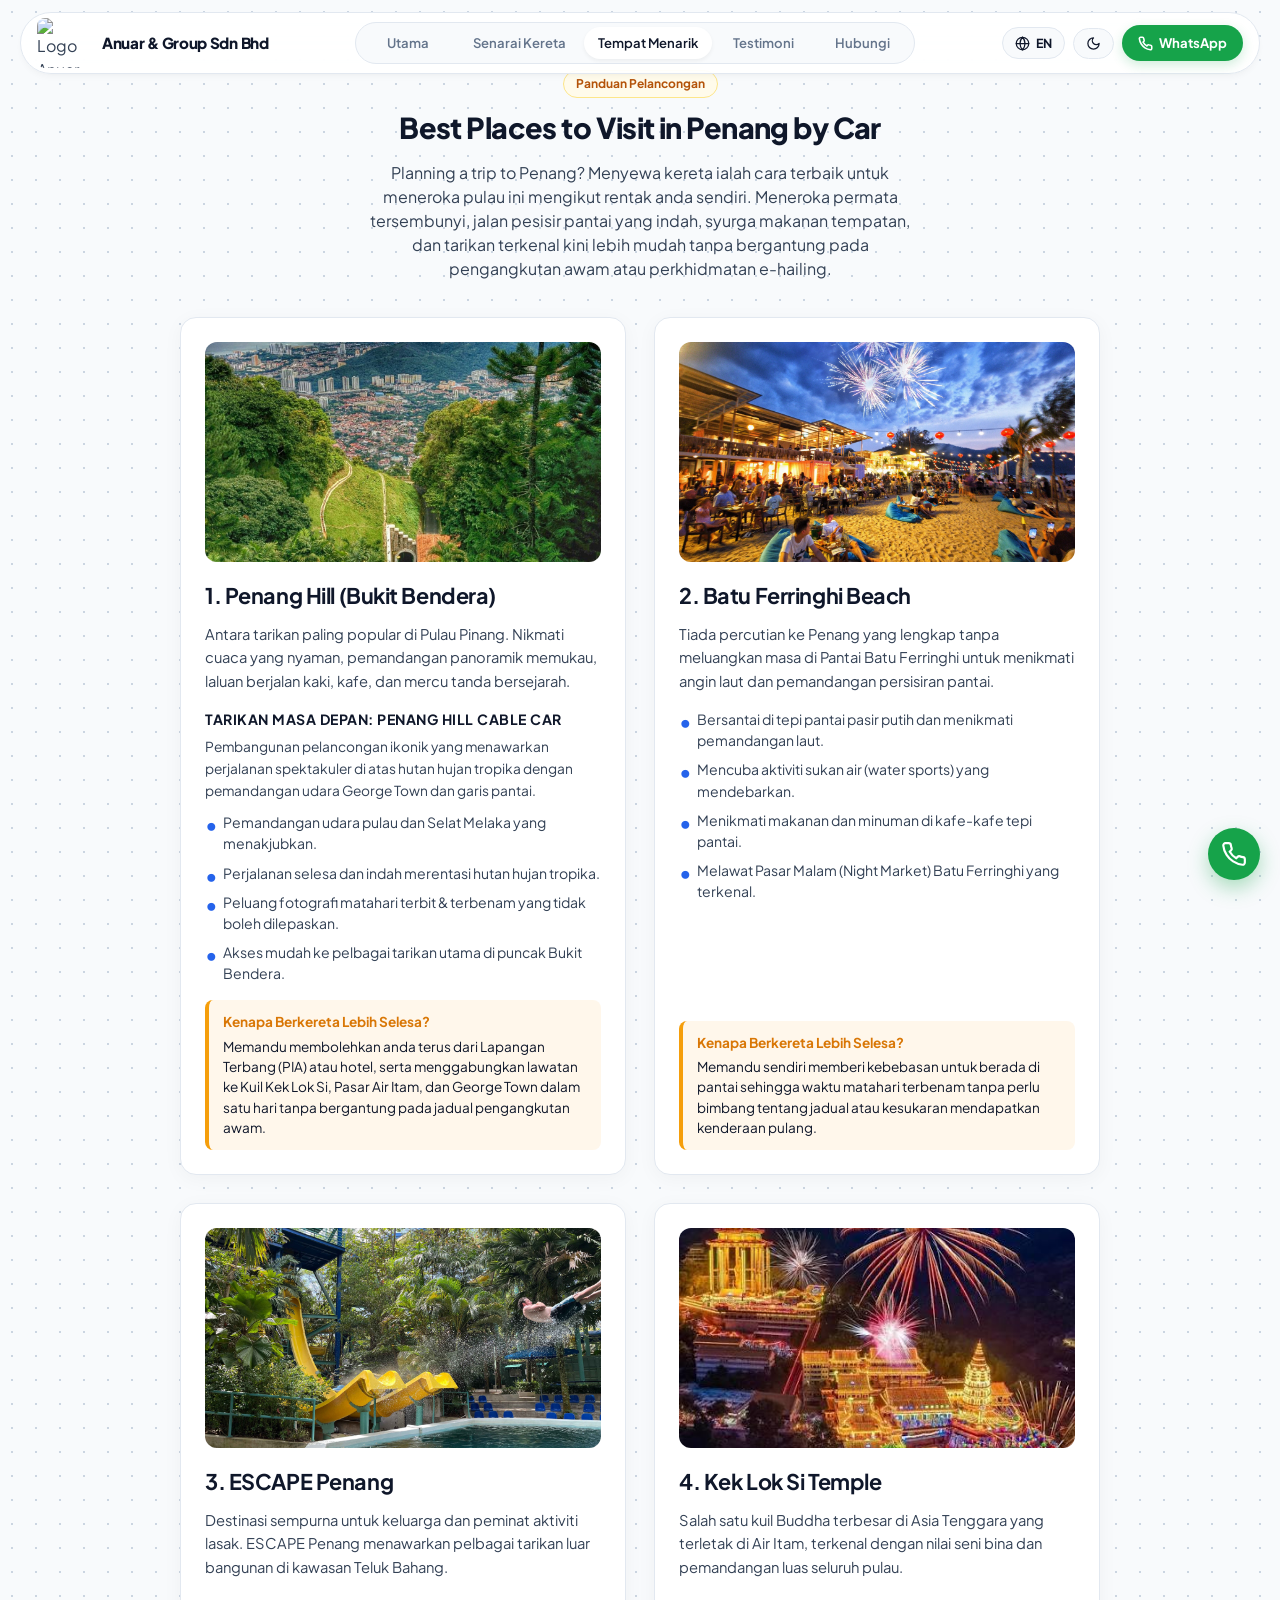
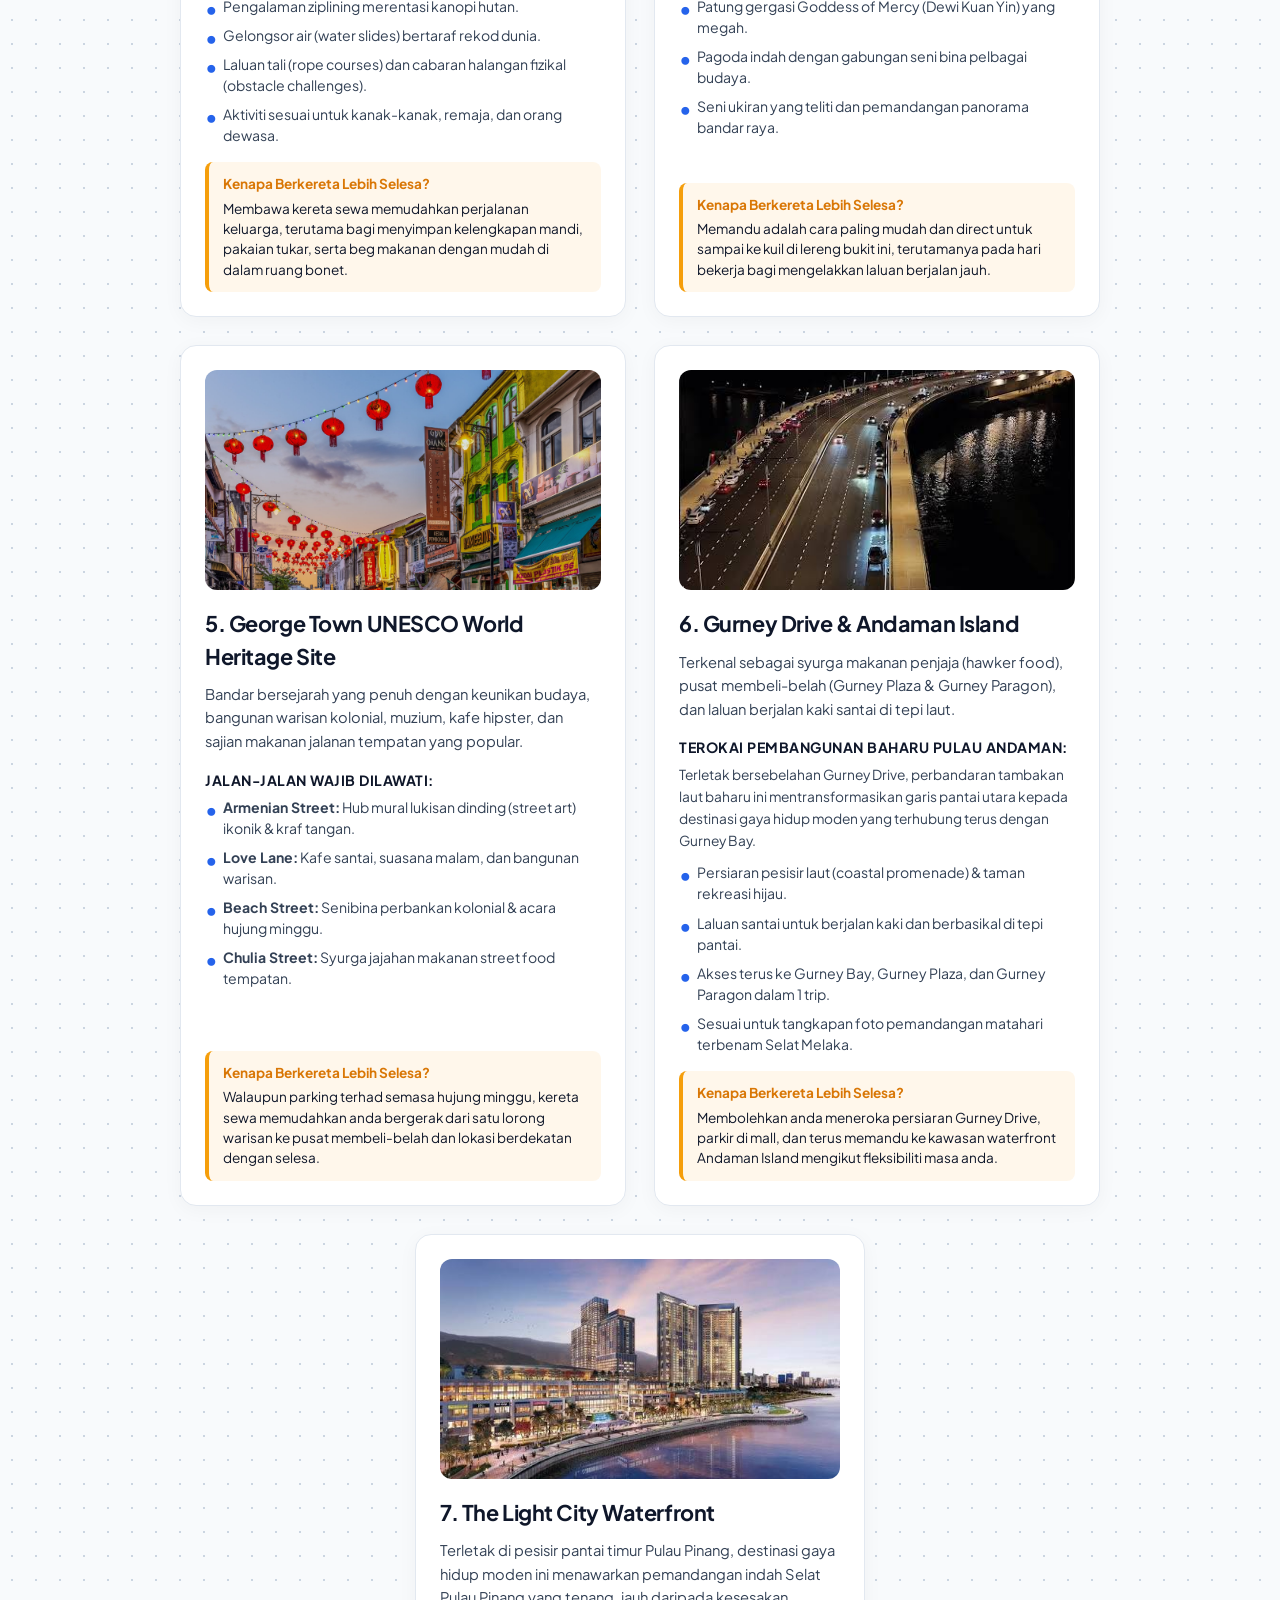
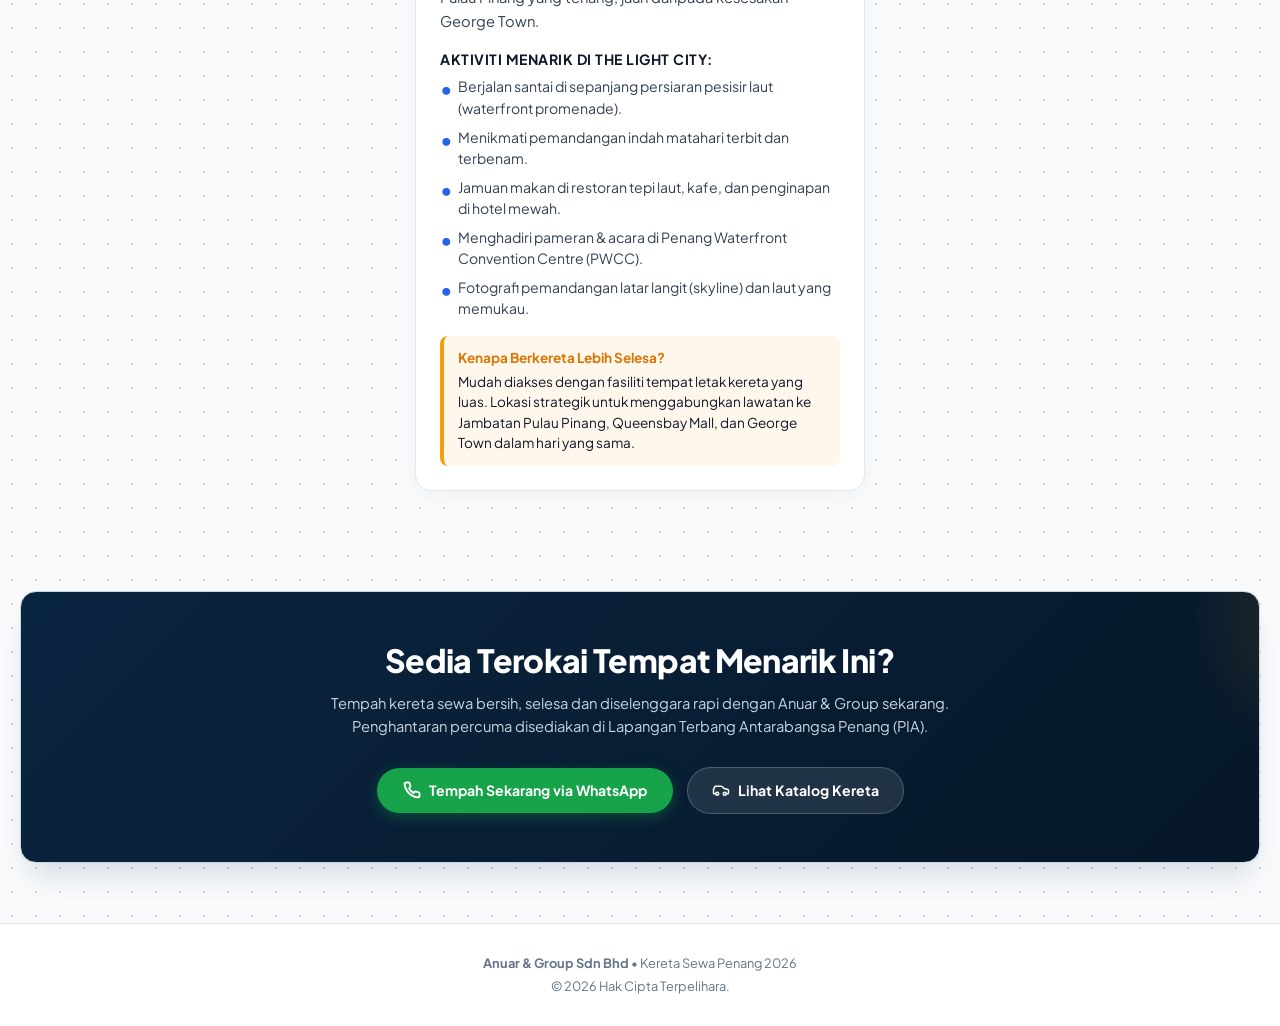
==== places-to-visit.html @ 3c6c100c "add page visit" ====
<!DOCTYPE html>
<html lang="ms" data-theme="light">
<head>
    <meta charset="UTF-8">
    <meta name="viewport" content="width=device-width, initial-scale=1.0">
    <title data-i18n="places_meta_title">Tempat Menarik di Penang | Anuar & Group Kereta Sewa</title>
    <meta name="description" content="Terokai tempat menarik terbaik di Penang dengan kereta sewa. Penang Hill, Batu Ferringhi, ESCAPE, Kek Lok Si, George Town, Gurney Drive, Andaman Island & The Light City.">
    <link rel="icon" type="image/png" href="images/logo anuar1.png">
    
    <!-- Google Fonts -->
    <link rel="preconnect" href="https://fonts.googleapis.com">
    <link rel="preconnect" href="https://fonts.gstatic.com" crossorigin>
    <link href="https://fonts.googleapis.com/css2?family=Plus+Jakarta+Sans:wght@400;500;600;700;800&display=swap" rel="stylesheet">
    <link rel="stylesheet" href="style.css">

    <!-- Custom CSS for Places Page Grid & Image Spaces -->
    <style>
       /* =========================================================
   1. PENYESUAIAN GRID (KAD TERAKHIR DI TENGAH)
   ========================================================= */
.places-grid {
    display: flex;
    flex-wrap: wrap;
    justify-content: center; /* Kad terakhir secara automatik berada di tengah */
    gap: 28px;
    margin-top: 32px;
    max-width: 920px; /* Hadkan lebar supaya muat tepat 2 kolum */
    margin-left: auto;
    margin-right: auto;
}

.place-card {
    flex: 1 1 340px;
    max-width: 450px; /* Menghalang kad tunggal di bawah daripada menjadi terlalu lebar */
    background: var(--bg-card, #ffffff);
    border: 1px solid var(--border-color, rgba(0,0,0,0.08));
    border-radius: 16px;
    padding: 24px;
    display: flex;
    flex-direction: column;
    justify-content: space-between;
    box-shadow: 0 4px 20px rgba(0,0,0,0.04);
    transition: transform 0.25s ease, box-shadow 0.25s ease;
    overflow: hidden;
}
        .place-card:hover {
            transform: translateY(-6px);
            box-shadow: 0 12px 32px rgba(0,0,0,0.1);
        }
        
        /* Image Wrapper & Styling */
        .place-img-wrapper {
            position: relative;
            width: 100%;
            height: 220px;
            border-radius: 12px;
            overflow: hidden;
            margin-bottom: 18px;
            background-color: var(--bg-tertiary, #f1f5f9);
        }
        .place-img {
            width: 100%;
            height: 100%;
            object-fit: cover;
            transition: transform 0.4s ease;
        }
        .place-card:hover .place-img {
            transform: scale(1.06);
        }

        .place-badge {
            position: absolute;
            top: 12px;
            left: 12px;
            background: rgba(15, 23, 42, 0.8);
            backdrop-filter: blur(4px);
            color: #ffffff;
            font-size: 0.78rem;
            font-weight: 700;
            padding: 5px 12px;
            border-radius: 20px;
            z-index: 2;
        }
        .place-title {
            font-size: 1.35rem;
            font-weight: 700;
            color: var(--text-heading, #1e293b);
            margin-bottom: 10px;
        }
        .place-desc {
            font-size: 0.92rem;
            color: var(--text-body, #475569);
            line-height: 1.6;
            margin-bottom: 16px;
        }
        .place-subhead {
            font-size: 0.88rem;
            font-weight: 700;
            color: var(--text-heading, #0f172a);
            margin: 12px 0 6px 0;
            text-transform: uppercase;
            letter-spacing: 0.5px;
        }
        .place-highlights {
            list-style: none;
            padding: 0;
            margin: 0 0 16px 0;
        }
        .place-highlights li {
            position: relative;
            padding-left: 18px;
            font-size: 0.88rem;
            color: var(--text-body, #475569);
            margin-bottom: 8px;
            line-height: 1.5;
        }
        .place-highlights li::before {
            content: "•";
            color: #2563eb;
            font-weight: bold;
            font-size: 1.2rem;
            position: absolute;
            left: 0;
            top: -2px;
        }
        .why-drive-box {
            background: rgba(245, 158, 11, 0.08);
            border-left: 4px solid #f59e0b;
            padding: 12px 14px;
            border-radius: 8px;
            font-size: 0.85rem;
            color: var(--text-heading, #1e293b);
            margin-top: auto;
        }
        .why-drive-box strong {
            display: block;
            margin-bottom: 4px;
            color: #d97706;
            font-weight: 700;
        }
    </style>
</head>
<body>

    <!-- NAVBAR -->
    <div class="navbar-wrapper">
        <div class="container">
            <header class="navbar">
                <a href="index.html" class="brand-logo">
                    <img src="images/logo anuar1.png" alt="Logo Anuar & Group Kereta Sewa Penang" class="logo-img">                    
                    <div class="brand-text">
                        <h1>Anuar & Group Sdn Bhd</h1>
                    </div>
                </a>

                <nav class="nav-pill-menu">
                    <a href="index.html#utama" data-i18n="nav_home">Utama</a>
                    <a href="index.html#fleet" data-i18n="nav_fleet">Senarai Kereta</a>
                    <a href="places-to-visit.html" class="active" data-i18n="nav_places">Tempat Menarik</a>
                    <a href="index.html#testimoni" data-i18n="nav_reviews">Testimoni</a>
                    <a href="index.html#lokasi" data-i18n="nav_contact">Hubungi</a>
                </nav>

                <div class="nav-actions">
                    <button class="btn-control" onclick="toggleLanguage()" id="langBtn" aria-label="Tukar Bahasa">
                        <svg width="15" height="15" viewBox="0 0 24 24" fill="none" stroke="currentColor" stroke-width="2" stroke-linecap="round" stroke-linejoin="round"><circle cx="12" cy="12" r="10"/><path d="M12 2a14.5 14.5 0 0 0 0 20 14.5 14.5 0 0 0 0-20"/><path d="M2 12h20"/></svg>
                        <span id="langText">EN</span>
                    </button>

                    <button class="btn-control" onclick="toggleTheme()" id="themeBtn" aria-label="Tukar Tema Mode">
                        <svg width="15" height="15" viewBox="0 0 24 24" fill="none" stroke="currentColor" stroke-width="2" stroke-linecap="round" stroke-linejoin="round"><path d="M12 3a6 6 0 0 0 9 9 9 9 0 1 1-9-9Z"/></svg>
                    </button>

                    <a href="https://wa.me/60105606211" target="_blank" class="btn-whatsapp-pill" aria-label="Hubungi WhatsApp Anuar">
                        <svg width="15" height="15" viewBox="0 0 24 24" fill="none" stroke="currentColor" stroke-width="2.5"><path d="M22 16.92v3a2 2 0 0 1-2.18 2 19.79 19.79 0 0 1-8.63-3.07 19.5 19.5 0 0 1-6-6 19.79 19.79 0 0 1-3.07-8.67A2 2 0 0 1 4.11 2h3a2 2 0 0 1 2 1.72 12.84 12.84 0 0 0 .7 2.81 2 2 0 0 1-.45 2.11L8.09 9.91a16 16 0 0 0 6 6l1.27-1.27a2 2 0 0 1 2.11-.45 12.84 12.84 0 0 0 2.81.7A2 2 0 0 1 22 16.92z"/></svg>
                        <span data-i18n="nav_whatsapp">WhatsApp</span>
                    </a>
                </div>
            </header>
        </div>
    </div>

    <!-- MAIN PLACES CONTENT -->
    <section class="section-padding">
        <div class="container">
            <div class="section-header" style="text-align: center;">
                <span class="section-tag" data-i18n="places_tag">Panduan Pelancongan</span>
                <h2 class="section-title" data-i18n="places_title">Best Places to Visit in Penang by Car</h2>
                <p style="color: var(--text-body); max-width: 760px; margin: 12px auto 0 auto;" data-i18n="places_subtitle">
                    Planning a trip to Penang? Menyewa kereta ialah cara terbaik untuk meneroka pulau ini mengikut rentak anda sendiri. Meneroka permata tersembunyi, jalan pesisir pantai yang indah, syurga makanan tempatan, dan tarikan terkenal kini lebih mudah tanpa bergantung pada pengangkutan awam atau perkhidmatan e-hailing.
                </p>
            </div>

            <div class="places-grid">

                <!-- 1. Penang Hill -->
                <div class="place-card">
                    <div>
                        <div class="place-img-wrapper">
                            <img src="images/penang-hill.jpg" alt="Penang Hill & Kereta Kabel" class="place-img" onerror="this.src='https://images.unsplash.com/photo-1596422846543-75c6fc197f07?auto=format&fit=crop&w=600&q=80'">
                        </div>
                        
                        <h3 class="place-title" data-i18n="p1_title">1. Penang Hill (Bukit Bendera)</h3>
                        <p class="place-desc" data-i18n="p1_desc">Antara tarikan paling popular di Pulau Pinang. Nikmati cuaca yang nyaman, pemandangan panoramik memukau, laluan berjalan kaki, kafe, dan mercu tanda bersejarah.</p>
                        
                        <div class="place-subhead">Tarikan Masa Depan: Penang Hill Cable Car</div>
                        <p class="place-desc" style="font-size:0.86rem; margin-bottom:10px;">Pembangunan pelancongan ikonik yang menawarkan perjalanan spektakuler di atas hutan hujan tropika dengan pemandangan udara George Town dan garis pantai.</p>
                        
                        <ul class="place-highlights">
                            <li data-i18n="p1_h1">Pemandangan udara pulau dan Selat Melaka yang menakjubkan.</li>
                            <li data-i18n="p1_h2">Perjalanan selesa dan indah merentasi hutan hujan tropika.</li>
                            <li data-i18n="p1_h3">Peluang fotografi matahari terbit & terbenam yang tidak boleh dilepaskan.</li>
                            <li data-i18n="p1_h4">Akses mudah ke pelbagai tarikan utama di puncak Bukit Bendera.</li>
                        </ul>
                    </div>
                    <div class="why-drive-box">
                        <strong data-i18n="why_drive_label">Kenapa Berkereta Lebih Selesa?</strong>
                        <span data-i18n="p1_why">Memandu membolehkan anda terus dari Lapangan Terbang (PIA) atau hotel, serta menggabungkan lawatan ke Kuil Kek Lok Si, Pasar Air Itam, dan George Town dalam satu hari tanpa bergantung pada jadual pengangkutan awam.</span>
                    </div>
                </div>

                <!-- 2. Batu Ferringhi Beach -->
                <div class="place-card">
                    <div>
                        <div class="place-img-wrapper">
                            <img src="images/batu feringgi beach.jpg" alt="Pantai Batu Ferringhi" class="place-img" onerror="this.src='https://images.unsplash.com/photo-1507525428034-b723cf961d3e?auto=format&fit=crop&w=600&q=80'">
                        </div>

                        <h3 class="place-title" data-i18n="p2_title">2. Batu Ferringhi Beach</h3>
                        <p class="place-desc" data-i18n="p2_desc">Tiada percutian ke Penang yang lengkap tanpa meluangkan masa di Pantai Batu Ferringhi untuk menikmati angin laut dan pemandangan persisiran pantai.</p>
                        
                        <ul class="place-highlights">
                            <li data-i18n="p2_h1">Bersantai di tepi pantai pasir putih dan menikmati pemandangan laut.</li>
                            <li data-i18n="p2_h2">Mencuba aktiviti sukan air (water sports) yang mendebarkan.</li>
                            <li data-i18n="p2_h3">Menikmati makanan dan minuman di kafe-kafe tepi pantai.</li>
                            <li data-i18n="p2_h4">Melawat Pasar Malam (Night Market) Batu Ferringhi yang terkenal.</li>
                        </ul>
                    </div>
                    <div class="why-drive-box">
                        <strong data-i18n="why_drive_label">Kenapa Berkereta Lebih Selesa?</strong>
                        <span data-i18n="p2_why">Memandu sendiri memberi kebebasan untuk berada di pantai sehingga waktu matahari terbenam tanpa perlu bimbang tentang jadual atau kesukaran mendapatkan kenderaan pulang.</span>
                    </div>
                </div>

                <!-- 3. ESCAPE Penang -->
                <div class="place-card">
                    <div>
                        <div class="place-img-wrapper">
                            <img src="images/escape 2.jpg" alt="ESCAPE Penang Theme Park" class="place-img" onerror="this.src='https://images.unsplash.com/photo-1513836279014-a89f7a76ae86?auto=format&fit=crop&w=600&q=80'">
                        </div>

                        <h3 class="place-title" data-i18n="p3_title">3. ESCAPE Penang</h3>
                        <p class="place-desc" data-i18n="p3_desc">Destinasi sempurna untuk keluarga dan peminat aktiviti lasak. ESCAPE Penang menawarkan pelbagai tarikan luar bangunan di kawasan Teluk Bahang.</p>
                        
                        <ul class="place-highlights">
                            <li data-i18n="p3_h1">Pengalaman ziplining merentasi kanopi hutan.</li>
                            <li data-i18n="p3_h2">Gelongsor air (water slides) bertaraf rekod dunia.</li>
                            <li data-i18n="p3_h3">Laluan tali (rope courses) dan cabaran halangan fizikal (obstacle challenges).</li>
                            <li data-i18n="p3_h4">Aktiviti sesuai untuk kanak-kanak, remaja, dan orang dewasa.</li>
                        </ul>
                    </div>
                    <div class="why-drive-box">
                        <strong data-i18n="why_drive_label">Kenapa Berkereta Lebih Selesa?</strong>
                        <span data-i18n="p3_why">Membawa kereta sewa memudahkan perjalanan keluarga, terutama bagi menyimpan kelengkapan mandi, pakaian tukar, serta beg makanan dengan mudah di dalam ruang bonet.</span>
                    </div>
                </div>

                <!-- 4. Kek Lok Si Temple -->
                <div class="place-card">
                    <div>
                        <div class="place-img-wrapper">
                            <img src="images/kek lok si temple 1.jpg" alt="Kuil Kek Lok Si Penang" class="place-img" onerror="this.src='https://images.unsplash.com/photo-1548013146-72479768bada?auto=format&fit=crop&w=600&q=80'">
                        </div>

                        <h3 class="place-title" data-i18n="p4_title">4. Kek Lok Si Temple</h3>
                        <p class="place-desc" data-i18n="p4_desc">Salah satu kuil Buddha terbesar di Asia Tenggara yang terletak di Air Itam, terkenal dengan nilai seni bina dan pemandangan luas seluruh pulau.</p>
                        
                        <ul class="place-highlights">
                            <li data-i18n="p4_h1">Patung gergasi Goddess of Mercy (Dewi Kuan Yin) yang megah.</li>
                            <li data-i18n="p4_h2">Pagoda indah dengan gabungan seni bina pelbagai budaya.</li>
                            <li data-i18n="p4_h3">Seni ukiran yang teliti dan pemandangan panorama bandar raya.</li>
                        </ul>
                    </div>
                    <div class="why-drive-box">
                        <strong data-i18n="why_drive_label">Kenapa Berkereta Lebih Selesa?</strong>
                        <span data-i18n="p4_why">Memandu adalah cara paling mudah dan direct untuk sampai ke kuil di lereng bukit ini, terutamanya pada hari bekerja bagi mengelakkan laluan berjalan jauh.</span>
                    </div>
                </div>

                <!-- 5. George Town UNESCO Heritage Site -->
                <div class="place-card">
                    <div>
                        <div class="place-img-wrapper">
                            <img src="images/unisco 1.jpg" alt="George Town Heritage Street Art" class="place-img" onerror="this.src='https://images.unsplash.com/photo-1570168007204-dfb528c6958f?auto=format&fit=crop&w=600&q=80'">
                        </div>

                        <h3 class="place-title" data-i18n="p5_title">5. George Town UNESCO World Heritage Site</h3>
                        <p class="place-desc" data-i18n="p5_desc">Bandar bersejarah yang penuh dengan keunikan budaya, bangunan warisan kolonial, muzium, kafe hipster, dan sajian makanan jalanan tempatan yang popular.</p>
                        
                        <div class="place-subhead">Jalan-Jalan Wajib Dilawati:</div>
                        <ul class="place-highlights">
                            <li data-i18n="p5_h1"><strong>Armenian Street:</strong> Hub mural lukisan dinding (street art) ikonik & kraf tangan.</li>
                            <li data-i18n="p5_h2"><strong>Love Lane:</strong> Kafe santai, suasana malam, dan bangunan warisan.</li>
                            <li data-i18n="p5_h3"><strong>Beach Street:</strong> Senibina perbankan kolonial & acara hujung minggu.</li>
                            <li data-i18n="p5_h4"><strong>Chulia Street:</strong> Syurga jajahan makanan street food tempatan.</li>
                        </ul>
                    </div>
                    <div class="why-drive-box">
                        <strong data-i18n="why_drive_label">Kenapa Berkereta Lebih Selesa?</strong>
                        <span data-i18n="p5_why">Walaupun parking terhad semasa hujung minggu, kereta sewa memudahkan anda bergerak dari satu lorong warisan ke pusat membeli-belah dan lokasi berdekatan dengan selesa.</span>
                    </div>
                </div>

                <!-- 6. Gurney Drive & Andaman Island -->
                <div class="place-card">
                    <div>
                        <div class="place-img-wrapper">
                            <img src="images/andaman island.jpg" alt="Gurney Drive & Pulau Andaman" class="place-img" onerror="this.src='https://images.unsplash.com/photo-1512917774080-9991f1c4c750?auto=format&fit=crop&w=600&q=80'">
                        </div>

                        <h3 class="place-title" data-i18n="p6_title">6. Gurney Drive & Andaman Island</h3>
                        <p class="place-desc" data-i18n="p6_desc">Terkenal sebagai syurga makanan penjaja (hawker food), pusat membeli-belah (Gurney Plaza & Gurney Paragon), dan laluan berjalan kaki santai di tepi laut.</p>
                        
                        <div class="place-subhead">Terokai Pembangunan Baharu Pulau Andaman:</div>
                        <p class="place-desc" style="font-size:0.86rem; margin-bottom:10px;">Terletak bersebelahan Gurney Drive, perbandaran tambakan laut baharu ini mentransformasikan garis pantai utara kepada destinasi gaya hidup moden yang terhubung terus dengan Gurney Bay.</p>

                        <ul class="place-highlights">
                            <li data-i18n="p6_h1">Persiaran pesisir laut (coastal promenade) & taman rekreasi hijau.</li>
                            <li data-i18n="p6_h2">Laluan santai untuk berjalan kaki dan berbasikal di tepi pantai.</li>
                            <li data-i18n="p6_h3">Akses terus ke Gurney Bay, Gurney Plaza, dan Gurney Paragon dalam 1 trip.</li>
                            <li data-i18n="p6_h4">Sesuai untuk tangkapan foto pemandangan matahari terbenam Selat Melaka.</li>
                        </ul>
                    </div>
                    <div class="why-drive-box">
                        <strong data-i18n="why_drive_label">Kenapa Berkereta Lebih Selesa?</strong>
                        <span data-i18n="p6_why">Membolehkan anda meneroka persiaran Gurney Drive, parkir di mall, dan terus memandu ke kawasan waterfront Andaman Island mengikut fleksibiliti masa anda.</span>
                    </div>
                </div>

                <!-- 7. The Light City Waterfront -->
                <div class="place-card">
                    <div>
                        <div class="place-img-wrapper">
                            <img src="images/the light city 2.jpg" alt="The Light City Waterfront Penang" class="place-img" onerror="this.src='https://images.unsplash.com/photo-1486406146926-c627a92ad1ab?auto=format&fit=crop&w=600&q=80'">
                        </div>

                        <h3 class="place-title" data-i18n="p7_title">7. The Light City Waterfront</h3>
                        <p class="place-desc" data-i18n="p7_desc">Terletak di pesisir pantai timur Pulau Pinang, destinasi gaya hidup moden ini menawarkan pemandangan indah Selat Pulau Pinang yang tenang, jauh daripada kesesakan George Town.</p>
                        
                        <div class="place-subhead">Aktiviti Menarik di The Light City:</div>
                        <ul class="place-highlights">
                            <li data-i18n="p7_h1">Berjalan santai di sepanjang persiaran pesisir laut (waterfront promenade).</li>
                            <li data-i18n="p7_h2">Menikmati pemandangan indah matahari terbit dan terbenam.</li>
                            <li data-i18n="p7_h3">Jamuan makan di restoran tepi laut, kafe, dan penginapan di hotel mewah.</li>
                            <li data-i18n="p7_h4">Menghadiri pameran & acara di Penang Waterfront Convention Centre (PWCC).</li>
                            <li data-i18n="p7_h5">Fotografi pemandangan latar langit (skyline) dan laut yang memukau.</li>
                        </ul>
                    </div>
                    <div class="why-drive-box">
                        <strong data-i18n="why_drive_label">Kenapa Berkereta Lebih Selesa?</strong>
                        <span data-i18n="p7_why">Mudah diakses dengan fasiliti tempat letak kereta yang luas. Lokasi strategik untuk menggabungkan lawatan ke Jambatan Pulau Pinang, Queensbay Mall, dan George Town dalam hari yang sama.</span>
                    </div>
                </div>

            </div>
        </div>
    </section>

    <!-- CTA BANNER SECTION -->
    <section class="cta-banner-section">
        <div class="container">
            <div class="cta-card">
                <h2 class="cta-title" data-i18n="cta_places_title">Sedia Terokai Tempat Menarik Ini?</h2>
                <p class="cta-description" data-i18n="cta_places_desc">
                    Tempah kereta sewa bersih, selesa dan diselenggara rapi dengan Anuar & Group sekarang. Penghantaran percuma disediakan di Lapangan Terbang Antarabangsa Penang (PIA).
                </p>
                <div class="cta-actions">
                    <a href="https://wa.me/60105606211?text=Salam%20Anuar,%20saya%20nak%20tempah%20kereta%20utk%20pusing%20Penang" target="_blank" class="btn-cta-whatsapp" aria-label="Tempah Kereta Sewa via WhatsApp">
                        <svg width="18" height="18" viewBox="0 0 24 24" fill="none" stroke="currentColor" stroke-width="2.5"><path d="M22 16.92v3a2 2 0 0 1-2.18 2 19.79 19.79 0 0 1-8.63-3.07 19.5 19.5 0 0 1-6-6 19.79 19.79 0 0 1-3.07-8.67A2 2 0 0 1 4.11 2h3a2 2 0 0 1 2 1.72 12.84 12.84 0 0 0 .7 2.81 2 2 0 0 1-.45 2.11L8.09 9.91a16 16 0 0 0 6 6l1.27-1.27a2 2 0 0 1 2.11-.45 12.84 12.84 0 0 0 2.81.7A2 2 0 0 1 22 16.92z"/></svg>
                        <span data-i18n="cta_btn_wa">Tempah Sekarang via WhatsApp</span>
                    </a>
                    <a href="index.html#fleet" class="btn-cta-secondary">
                        <svg width="18" height="18" viewBox="0 0 24 24" fill="none" stroke="currentColor" stroke-width="2"><path d="M19 17h2c.6 0 1-.4 1-1v-3c0-.9-.7-1.7-1.5-1.9C18.7 10.6 16 10 16 10s-1.3-1.4-2.2-2.3c-.5-.4-1.1-.7-1.8-.7H5c-.6 0-1.1.4-1.4.9l-1.4 2.9A3.7 3.7 0 0 0 2 12v4c0 .6.4 1 1 1h2"/><circle cx="7" cy="17" r="2"/><circle cx="17" cy="17" r="2"/></svg>
                        <span data-i18n="cta_btn_fleet">Lihat Katalog Kereta</span>
                    </a>
                </div>
            </div>
        </div>
    </section>

    <!-- FOOTER -->
    <footer>
        <div class="container">
            <p><strong>Anuar & Group Sdn Bhd</strong> • <span data-i18n="footer_tagline">Kereta Sewa Penang 2026</span></p>
            <p style="margin-top: 4px;" data-i18n="footer_rights">&copy; 2026 Hak Cipta Terpelihara.</p>
        </div>
    </footer>

    <!-- FLOATING WHATSAPP -->
    <a href="https://wa.me/60105606211?text=Salam%20Anuar,%20saya%20nak%20sewa%20kereta" target="_blank" class="floating-whatsapp" aria-label="WhatsApp Anuar">
        <svg width="26" height="26" viewBox="0 0 24 24" fill="none" stroke="currentColor" stroke-width="2"><path d="M22 16.92v3a2 2 0 0 1-2.18 2 19.79 19.79 0 0 1-8.63-3.07 19.5 19.5 0 0 1-6-6 19.79 19.79 0 0 1-3.07-8.67A2 2 0 0 1 4.11 2h3a2 2 0 0 1 2 1.72 12.84 12.84 0 0 0 .7 2.81 2 2 0 0 1-.45 2.11L8.09 9.91a16 16 0 0 0 6 6l1.27-1.27a2 2 0 0 1 2.11-.45 12.84 12.84 0 0 0 2.81.7A2 2 0 0 1 22 16.92z"/></svg>
    </a>

    <script src="script.js"></script>
</body>
</html>
---- style.css ----
/* ==========================================================================
           1. MODERN DESIGN SYSTEM (DARK BLUE + GOLD ACCENT + DARK MODE)
           ========================================================================== */
        :root {
            /* Light Theme Palette */
            --bg-main: #f8fafc;
            --bg-card: #ffffff;
            --bg-input: #f1f5f9;
            --bg-card-subtle: #f8fafc;
            
            --border-color: #e2e8f0;
            --border-hover: #cbd5e1;
            
            --text-heading: #0f172a;
            --text-body: #334155;
            --text-muted: #64748b;
            
            /* Primary Colors: Executive Dark Blue & Gold/Amber */
            --brand-blue: #0a2540;
            --brand-blue-hover: #061729;
            --brand-blue-light: #f0f4f8;
            --brand-blue-border: #cbd5e1;
            
            --brand-yellow: #f59e0b;
            --brand-yellow-hover: #d97706;
            --brand-yellow-bg: #fffbeb;
            --brand-yellow-border: #fde68a;
            --brand-yellow-text: #b45309;
            
            --whatsapp-emerald: #16a34a;
            --whatsapp-hover: #15803d;
            
            /* Premium Dot Texture Background */
            --bg-pattern: radial-gradient(#cbd5e1 1.2px, transparent 1.2px);
            
            /* Shadows */
            --shadow-subtle: 0 4px 6px -1px rgba(0, 0, 0, 0.03), 0 2px 4px -2px rgba(0, 0, 0, 0.03);
            --shadow-card: 0 10px 25px -5px rgba(10, 37, 64, 0.06), 0 8px 10px -6px rgba(10, 37, 64, 0.03);
            --shadow-floating: 0 20px 30px -10px rgba(10, 37, 64, 0.15);
            
            --radius-input: 10px;
            --radius-card: 16px;
            --radius-pill: 9999px;
            
            --font-main: 'Plus Jakarta Sans', -apple-system, BlinkMacSystemFont, sans-serif;
            --transition: all 0.25s cubic-bezier(0.4, 0, 0.2, 1);
        }

        /* Dark Mode Overrides */
        [data-theme="dark"] {
            --bg-main: #070d19;
            --bg-card: #0f172a;
            --bg-input: #1e293b;
            --bg-card-subtle: #131d31;
            
            --border-color: #1e293b;
            --border-hover: #334155;
            
            --text-heading: #f8fafc;
            --text-body: #cbd5e1;
            --text-muted: #94a3b8;
            
            --brand-blue: #1e3a8a;
            --brand-blue-hover: #172554;
            --brand-blue-light: #172554;
            --brand-blue-border: #1e40af;
            
            --brand-yellow: #fbbf24;
            --brand-yellow-bg: #2d2415;
            --brand-yellow-border: #78350f;
            --brand-yellow-text: #fef08a;
            
            --bg-pattern: radial-gradient(#1e293b 1.2px, transparent 1.2px);
            --shadow-card: 0 10px 25px -5px rgba(0, 0, 0, 0.4);
        }

        /* Base Reset */
        * {
            margin: 0;
            padding: 0;
            box-sizing: border-box;
            font-family: var(--font-main);
            scroll-behavior: smooth;
        }

        body {
            background-color: var(--bg-main);
            background-image: var(--bg-pattern);
            background-size: 24px 24px;
            color: var(--text-body);
            line-height: 1.5;
            overflow-x: hidden;
            -webkit-font-smoothing: antialiased;
            transition: background-color 0.3s, color 0.3s;
        }

        h1, h2, h3, h4, h5, h6 {
            color: var(--text-heading);
            letter-spacing: -0.02em;
        }

        a {
            text-decoration: none;
            color: inherit;
        }

        .container {
            max-width: 1280px;
            margin: 0 auto;
            padding: 0 20px;
        }

        /* ==========================================================================
           2. NAVBAR WITH TOGGLE CONTROLS
           ========================================================================== */
        .navbar-wrapper {
            position: fixed;
            top: 12px;
            left: 0;
            width: 100%;
            z-index: 1000;
        }

        .navbar {
            background: rgba(255, 255, 255, 0.88);
            backdrop-filter: blur(12px);
            -webkit-backdrop-filter: blur(12px);
            border: 1px solid var(--border-color);
            border-radius: var(--radius-pill);
            box-shadow: var(--shadow-subtle);
            height: 62px;
            display: flex;
            align-items: center;
            justify-content: space-between;
            padding: 0 16px;
            transition: background 0.3s, border-color 0.3s;
        }

        [data-theme="dark"] .navbar {
            background: rgba(15, 23, 42, 0.88);
        }
.logo-img {
    width: 50px;          /* Saiz lebar logo */
    height: 50px;         /* Saiz tinggi logo */
    object-fit: contain;  /* Elak gambar terhenyek / herot */
    border-radius: 8px;   /* Masukkan jika mahu bucu melengkung seperti icon K asal */
}

/* Pastikan elemen di dalam .brand-logo tersusun selari */
.brand-logo {
    display: flex;
    align-items: center;
    gap: 15px;            /* Jarak antara logo dan teks */
    text-decoration: none;
}
       

        .brand-text h1 {
            font-size: 0.95rem;
            font-weight: 800;
            line-height: 1.1;
        }

        .brand-text span {
            font-size: 0.7rem;
            font-weight: 700;
            color: var(--brand-yellow-hover);
        }

        .nav-pill-menu {
            display: flex;
            align-items: center;
            gap: 4px;
            background: var(--bg-card-subtle);
            padding: 4px;
            border-radius: var(--radius-pill);
            border: 1px solid var(--border-color);
        }

        .nav-pill-menu a {
	    min-width: 95px;
	    text-align: center;
            font-size: 0.82rem;
            font-weight: 600;
            color: var(--text-muted);
            padding: 6px 14px;
            border-radius: var(--radius-pill);
            transition: var(--transition);
        }

        .nav-pill-menu a:hover, .nav-pill-menu a.active {
            color: var(--text-heading);
            background: var(--bg-card);
            box-shadow: 0 2px 4px rgba(0,0,0,0.05);
        }

        .nav-actions {
            display: flex;
            align-items: center;
            gap: 8px;
        }

        .btn-control {
            background: var(--bg-card-subtle);
            border: 1px solid var(--border-color);
            color: var(--text-heading);
            padding: 7px 12px;
            border-radius: var(--radius-pill);
            font-size: 0.78rem;
            font-weight: 700;
            cursor: pointer;
            display: flex;
            align-items: center;
            gap: 6px;
            transition: var(--transition);
        }

        .btn-control:hover {
            background: var(--brand-blue-light);
            border-color: var(--brand-blue-border);
        }

        .btn-whatsapp-pill {
            background-color: var(--whatsapp-emerald);
            color: #ffffff;
            padding: 8px 16px;
            border-radius: var(--radius-pill);
            font-weight: 700;
            font-size: 0.82rem;
            display: inline-flex;
            align-items: center;
            gap: 6px;
            transition: var(--transition);
            box-shadow: 0 4px 12px rgba(22, 163, 74, 0.2);
        }

        .btn-whatsapp-pill:hover {
            background-color: var(--whatsapp-hover);
        }

/* ==========================================================================
   HERO SECTION STYLES (MATCHING REFERENCE IMAGE)
   ========================================================================== */

.hero-section {
    position: relative;
    padding-top: 100px;
    padding-bottom: 50px;
    
    /* Gambar background tanpa sebarang overlay */
    background: url('images/bganuar.png') center/cover no-repeat;
    min-height: 90vh;
    display: flex;
    align-items: center;
}

.hero-container {
    position: relative;
    z-index: 2;
}

.hero-main-grid {
    display: grid;
    grid-template-columns: 1.1fr 0.9fr;
    align-items: center;
    gap: 20px;
    margin-bottom: 20px;
}

/* Headings */
.hero-title {
    font-size: 3.8rem;
    font-weight: 950;
    color: #111827;
    line-height: 0.9;
    letter-spacing: -0.02em;
    text-transform: uppercase;
}

.hero-title .highlight-blue {
    font-weight: 900;
    font-size: 6.0rem; /* Besarkan sikit sebab font handwriting skala dia agak kecil */
    font-style: italic;
        color: #0099ff;

    display: inline-block;
    position: relative;
    margin-top: 6px;
    padding: 0px;

}

.hero-subtitle {
    font-size: 1.05rem;
    color: #4b5563;
    margin-top: 20px;
    margin-bottom: 24px;
    max-width: 500px;
    font-weight: 500;
}

/* Feature Badges Row */
.hero-features-row {
    display: flex;
    gap: 50px;
    flex-wrap: wrap;
    margin-bottom: 30px;
}

.feature-badge {
    display: flex;
    align-items: center;
    gap: 15px;
}

.feature-badge-icon {
    width: 65px;
    height: 65px;
    border-radius: 8px;
    border: 3px solid #111827;
    display: flex;
    align-items: center;
    justify-content: center;
    color: #111827;
}

.feature-badge-text {
    display: flex;
    flex-direction: column;
    line-height: 1.1;
    font-size: 1.0rem;
    color: #111827;
}

.feature-badge-text strong {
    font-weight: 800;
}

/* Visual Car Image */
.hero-visual-wrapper {
    position: relative;
    display: flex;
    justify-content: center;
    align-items: center;
}

.hero-car-img {
    width: 620px;
    max-width: 620px;
    height: auto;
    object-fit: contain;
    filter: drop-shadow(0 20px 25px rgba(0, 0, 0, 0.25));
    transform: translateY(10px);
    transition: transform 0.3s ease;
}

/* FLOATING BOOKING BAR (DARK THEME) */
.floating-booking-bar {
    background: #090d16;
    border-radius: 20px;
    padding: 24px 28px;
    box-shadow: 0 20px 40px -10px rgba(0, 0, 0, 0.4);
    border: 1px solid rgba(255, 255, 255, 0.08);
    position: relative;
    z-index: 10;
    margin-top: -30px;
}

.booking-bar-header {
    display: flex;
    justify-content: space-between;
    align-items: center;
    margin-bottom: 18px;
    padding-bottom: 14px;
    border-bottom: 1px solid rgba(255, 255, 255, 0.1);
}

.booking-bar-header .header-left {
    display: flex;
    align-items: center;
    gap: 12px;
}

.booking-bar-header .icon-circle {
    width: 36px;
    height: 36px;
    background: #2563eb;
    color: #ffffff;
    border-radius: 50%;
    display: flex;
    align-items: center;
    justify-content: center;
}

.booking-bar-header h3 {
    color: #ffffff;
    font-size: 0.95rem;
    font-weight: 800;
    letter-spacing: 0.03em;
    margin: 0;
}

.booking-bar-header p {
    color: #9ca3af;
    font-size: 0.75rem;
    margin: 0;
}

.header-price-summary {
    text-align: right;
}

.price-sub-info {
    font-size: 0.75rem;
    color: #9ca3af;
    display: block;
}

.price-amount {
    font-size: 1.3rem;
    font-weight: 800;
    color: #facc15;
}

/* Horizontal Form Inputs */
.horizontal-form-grid {
    display: grid;
    grid-template-columns: 1.2fr 1fr 1fr 1fr 1.1fr;
    gap: 12px;
    align-items: flex-end;
}

.form-group-item {
    display: flex;
    flex-direction: column;
    gap: 6px;
}

.form-group-item .form-label {
    font-size: 0.75rem;
    font-weight: 700;
    color: #d1d5db;
    margin: 0;
}

.form-control-custom {
    width: 100%;
    height: 48px;
    background: #ffffff;
    border: none;
    border-radius: 10px;
    padding: 0 12px;
    font-size: 0.85rem;
    font-weight: 600;
    color: #111827;
    outline: none;
}

.form-control-custom:focus {
    box-shadow: 0 0 0 3px rgba(37, 99, 235, 0.4);
}

/* CTA Yellow Button */
.btn-yellow-cta {
    width: 100%;
    height: 48px;
    background: #facc15;
    color: #0f172a;
    border: none;
    border-radius: 10px;
    font-size: 0.9rem;
    font-weight: 800;
    display: flex;
    align-items: center;
    justify-content: center;
    gap: 8px;
    cursor: pointer;
    transition: all 0.2s ease;
}

.btn-yellow-cta:hover {
    background: #eab308;
    transform: translateY(-2px);
    box-shadow: 0 8px 16px rgba(250, 204, 21, 0.3);
}

/* ==========================================================================
   RESPONSIVE DESIGN (MOBILE & TABLET)
   ========================================================================== */
@media (max-width: 992px) {
    .hero-main-grid {
        grid-template-columns: 1fr;
        text-align: center;
    }

    .hero-subtitle {
        margin-left: auto;
        margin-right: auto;
    }

    .hero-features-row {
        justify-content: center;
    }

    .hero-car-img {
        width: 100%;
        max-width: 450px;
        margin: 0 auto;
    }

    .horizontal-form-grid {
        grid-template-columns: repeat(2, 1fr);
    }

    .form-group-item.btn-container {
        grid-column: span 2;
    }

    .floating-booking-bar {
        margin-top: 10px;
    }
}

@media (max-width: 576px) {
    .hero-title {
        font-size: 2.1rem;
    }

    .hero-title .highlight-blue {
        font-size: 2.5rem;
    }

    .horizontal-form-grid {
        grid-template-columns: 1fr;
    }

    .form-group-item.btn-container {
        grid-column: span 1;
    }

    .booking-bar-header {
        flex-direction: column;
        align-items: flex-start;
        gap: 10px;
    }

    .header-price-summary {
        text-align: left;
    }
}

        /* ==========================================================================
           4. CATALOGUE SECTION (ALL 17 CARS INCLUDED)
           ========================================================================== */
        .section-padding {
            padding: 70px 0;
        }

        .section-header {
            text-align: center;
            max-width: 550px;
            margin: 0 auto 36px;
        }

        .section-tag {
            font-size: 0.75rem;
            font-weight: 700;
            color: var(--brand-yellow-text);
            background: var(--brand-yellow-bg);
            border: 1px solid var(--brand-yellow-border);
            padding: 4px 12px;
            border-radius: var(--radius-pill);
            display: inline-block;
            margin-bottom: 8px;
        }

        .section-title {
            font-size: 1.8rem;
            font-weight: 800;
        }

        .fleet-filters {
            display: flex;
            justify-content: center;
            gap: 6px;
            margin-bottom: 32px;
            flex-wrap: wrap;
        }

        .filter-btn {
            padding: 6px 16px;
            border-radius: var(--radius-pill);
            background: var(--bg-card);
            border: 1px solid var(--border-color);
            color: var(--text-body);
            font-size: 0.8rem;
            font-weight: 600;
            cursor: pointer;
            transition: var(--transition);
        }

        .filter-btn.active, .filter-btn:hover {
            background: var(--brand-blue);
            color: #ffffff;
            border-color: var(--brand-blue);
        }

        .fleet-grid {
            display: grid;
            grid-template-columns: repeat(3, 1fr);
            gap: 22px;
        }

        .car-card {
            background: var(--bg-card);
            border: 1px solid var(--border-color);
            border-radius: var(--radius-card);
            overflow: hidden;
            transition: var(--transition);
            display: flex;
            flex-direction: column;
            box-shadow: var(--shadow-subtle);
        }

        .car-card:hover {
            transform: translateY(-4px);
            box-shadow: var(--shadow-card);
            border-color: var(--brand-blue-border);
        }

        .car-image-container {
            position: relative;
            height: 180px;
            background: var(--bg-input);
            overflow: hidden;
        }

        .car-image-container img {
            width: 100%;
            height: 100%;
            object-fit: cover;
        }

        .car-tag-badge {
            position: absolute;
            top: 12px;
            left: 12px;
            background: rgba(10, 37, 64, 0.88);
            backdrop-filter: blur(6px);
            color: #ffffff;
            font-size: 0.68rem;
            font-weight: 700;
            padding: 3px 10px;
            border-radius: var(--radius-pill);
            border: 1px solid rgba(255,255,255,0.15);
        }

        .car-content {
            padding: 18px;
            display: flex;
            flex-direction: column;
            flex-grow: 1;
        }

        .car-brand {
            font-size: 0.68rem;
            font-weight: 700;
            color: var(--brand-yellow-hover);
            text-transform: uppercase;
            letter-spacing: 0.03em;
        }

        .car-name {
            font-size: 1.15rem;
            font-weight: 800;
            margin-bottom: 12px;
        }

        .car-tier-grid {
            background: var(--bg-card-subtle);
            border: 1px solid var(--border-color);
            border-radius: 10px;
            padding: 8px;
            margin-bottom: 16px;
            display: grid;
            grid-template-columns: repeat(4, 1fr);
            gap: 2px;
            text-align: center;
        }

        .tier-box {
            display: flex;
            flex-direction: column;
        }

        .tier-title {
            font-size: 0.6rem;
            color: var(--text-muted);
            font-weight: 600;
        }

        .tier-price {
            font-size: 0.78rem;
            font-weight: 800;
            color: var(--text-heading);
        }

        .car-footer {
            display: flex;
            align-items: center;
            justify-content: space-between;
            margin-top: auto;
            padding-top: 12px;
            border-top: 1px solid var(--border-color);
        }

        .price-display .price-num {
            font-size: 1.15rem;
            font-weight: 800;
            color: var(--brand-blue);
        }

        [data-theme="dark"] .price-display .price-num {
            color: #60a5fa;
        }

        .price-display .price-unit {
            font-size: 0.68rem;
            color: var(--text-muted);
        }

        .btn-select-car {
            padding: 7px 14px;
            background: var(--brand-blue-light);
            border: 1px solid var(--brand-blue-border);
            color: var(--brand-blue);
            border-radius: var(--radius-input);
            font-weight: 700;
            font-size: 0.78rem;
            cursor: pointer;
            transition: var(--transition);
        }

        [data-theme="dark"] .btn-select-car {
            color: #93c5fd;
        }

        .btn-select-car:hover {
            background: var(--brand-blue);
            color: #ffffff;
        }
/* Sembunyikan kad kereta yang melebihi had */
.car-card.hidden-car {
    display: none !important;
}

/* Container untuk butang 'Lihat Banyak Lagi' */
.load-more-wrapper {
    text-align: center;
    margin-top: 32px;
    width: 100%;
}

/* ==========================================================================
   GALLERY   SECTION
   ========================================================================== */
.customer-gallery-section {
  padding: 4rem 1.5rem;
  text-align: center;
}

.gallery-container {
  max-width: 1100px;
  margin: 0 auto;
}

.carousel-wrapper {
  position: relative;
  display: flex;
  align-items: center;
  margin-top: 2rem;
}

.carousel-track {
  display: flex;
  gap: 1.5rem;
  overflow-x: auto;
  scroll-behavior: smooth;
  scrollbar-width: none; /* Firefox */
  padding: 1rem 0.5rem;
}

.carousel-track::-webkit-scrollbar {
  display: none; /* Chrome & Safari */
}

.carousel-card {
  flex: 0 0 calc(33.333% - 1rem);
  min-width: 260px;
  background: #ffffff;
  border-radius: 12px;
  overflow: hidden;
  box-shadow: 0 4px 15px rgba(0, 0, 0, 0.08);
  transition: transform 0.3s ease, box-shadow 0.3s ease;
}

.carousel-card:hover {
  transform: translateY(-6px);
  box-shadow: 0 8px 20px rgba(0, 0, 0, 0.12);
}

.carousel-card img {
  width: 100%;
  height: 220px;
  object-fit: cover;
  display: block;
}

.carousel-card p {
  padding: 1rem;
  font-size: 0.95rem;
  color: #333333;
  font-weight: 500;
  margin: 0;
}

.carousel-btn {
  position: absolute;
  top: 50%;
  transform: translateY(-50%);
  background: rgba(0, 0, 0, 0.65);
  color: #ffffff;
  border: none;
  width: 42px;
  height: 42px;
  border-radius: 50%;
  cursor: pointer;
  z-index: 10;
  font-size: 1.2rem;
  display: flex;
  align-items: center;
  justify-content: center;
  transition: background 0.2s ease, transform 0.2s ease;
}

.carousel-btn:hover {
  background: rgba(0, 0, 0, 0.9);
  transform: translateY(-50%) scale(1.08);
}

.prev-btn {
  left: -15px;
}

.next-btn {
  right: -15px;
}

@media (max-width: 768px) {
  .carousel-card {
    flex: 0 0 85%;
  }

  .prev-btn {
    left: 5px;
  }

  .next-btn {
    right: 5px;
  }
}
/* ==========================================================================
   CTA BANNER SECTION
   ========================================================================== */
.cta-banner-section {
    padding: 30px 0 60px 0;
}

.cta-card {
    background: linear-gradient(135deg, var(--brand-blue) 0%, #061729 100%);
    border-radius: var(--radius-card);
    padding: 48px 32px;
    text-align: center;
    color: #ffffff;
    position: relative;
    overflow: hidden;
    box-shadow: var(--shadow-floating);
    border: 1px solid var(--brand-blue-border);
}

[data-theme="dark"] .cta-card {
    background: linear-gradient(135deg, #0f172a 0%, #1e293b 100%);
    border-color: rgba(255, 255, 255, 0.1);
}

/* Pencahayaan Hiasan Visual */
.cta-card::before {
    content: '';
    position: absolute;
    top: -50%;
    right: -20%;
    width: 320px;
    height: 320px;
    background: radial-gradient(circle, rgba(245, 158, 11, 0.18) 0%, transparent 70%);
    border-radius: 50%;
    pointer-events: none;
}

.cta-badge {
    display: inline-flex;
    align-items: center;
    gap: 6px;
    padding: 5px 14px;
    border-radius: var(--radius-pill);
    font-size: 0.78rem;
    font-weight: 700;
    margin-bottom: 16px;
}

.cta-title {
    font-size: 2rem;
    font-weight: 800;
    color: #ffffff;
    margin-bottom: 12px;
    line-height: 1.25;
}

.cta-description {
    font-size: 0.92rem;
    color: #cbd5e1;
    max-width: 620px;
    margin: 0 auto 28px;
    line-height: 1.6;
}

.cta-actions {
    display: flex;
    align-items: center;
    justify-content: center;
    gap: 14px;
    flex-wrap: wrap;
}

.btn-cta-whatsapp {
    background-color: var(--whatsapp-emerald);
    color: #ffffff;
    padding: 12px 26px;
    border-radius: var(--radius-pill);
    font-weight: 700;
    font-size: 0.88rem;
    display: inline-flex;
    align-items: center;
    gap: 8px;
    transition: var(--transition);
    box-shadow: 0 4px 14px rgba(22, 163, 74, 0.35);
}

.btn-cta-whatsapp:hover {
    background-color: var(--whatsapp-hover);
    transform: translateY(-2px);
}

.btn-cta-secondary {
    background: rgba(255, 255, 255, 0.1);
    color: #ffffff;
    border: 1px solid rgba(255, 255, 255, 0.2);
    padding: 12px 24px;
    border-radius: var(--radius-pill);
    font-weight: 700;
    font-size: 0.88rem;
    display: inline-flex;
    align-items: center;
    gap: 8px;
    transition: var(--transition);
}

.btn-cta-secondary:hover {
    background: rgba(255, 255, 255, 0.2);
    transform: translateY(-2px);
}

@media (max-width: 768px) {
    .cta-card {
        padding: 32px 20px;
    }
    .cta-title {
        font-size: 1.5rem;
    }
    .cta-actions {
        flex-direction: column;
        width: 100%;
    }
    .btn-cta-whatsapp, .btn-cta-secondary {
        width: 100%;
        justify-content: center;
    }
}

        /* ==========================================================================
           5. TESTIMONIALS & CONTACT
           ========================================================================== */

           /* 1. Pembungkus Utama (Wajib position: relative & ada padding tepi) */
.reviews-carousel-wrapper {
    position: relative;
    width: 100%;
    margin: 0 auto;
    padding: 0 25px; /* Bagi ruang sikit di tepi supaya butang tak terkeluar dari skrin */
    box-sizing: border-box;
}

/* 2. Slider Grid (3 Kad Sebaris) */
.reviews-grid {
    display: flex !important;
    flex-wrap: nowrap !important;
    gap: 20px;
    overflow-x: hidden;
    scroll-behavior: smooth;
    padding: 15px 0;
    width: 100%;

    scrollbar-width: none; /* Firefox */
    -ms-overflow-style: none; /* IE/Edge */
}
.reviews-grid::-webkit-scrollbar {
    display: none; /* Chrome, Safari, Opera */
}

.review-card {
    flex: 0 0 calc((100% - 40px) / 3) !important;
    min-width: calc((100% - 40px) / 3) !important;
    box-sizing: border-box;
}

/* 3. Gaya Butang Bulat Moden */
.slider-btn {
    position: absolute;
    top: 50%;
    transform: translateY(-50%);
    width: 44px;
    height: 44px;
    border-radius: 50%;
    background: #ffffff;
    border: 1px solid var(--border-color, #e5e7eb);
    color: var(--text-heading, #111827);
    display: flex;
    align-items: center;
    justify-content: center;
    cursor: pointer;
    z-index: 10;
    box-shadow: 0 4px 12px rgba(0, 0, 0, 0.12);
    transition: all 0.25s ease;
}

.slider-btn:hover {
    background: #111827;
    color: #ffffff;
    border-color: #111827;
    transform: translateY(-50%) scale(1.08);
}

/* 4. Kedudukan Tepat Kiri & Kanan */
.prev-btn {
    left: -15px; /* Melekat di tebing kiri grid */
}

.next-btn {
    right: -15px; /* Melekat di tebing kanan grid */
}

/* Responsif Mobile */
@media (max-width: 640px) {
    .reviews-carousel-wrapper {
        padding: 0;
    }
    .slider-btn {
        display: none; /* Mobile guna swipe jari sahaja */
    }
}
        /* Google Rating Summary Header */
.google-rating-summary {
    display: inline-flex;
    align-items: center;
    gap: 16px;
    background: rgba(255, 255, 255, 0.05);
    border: 1px solid var(--border-color);
    padding: 8px 18px;
    border-radius: 50px;
    margin-top: 14px;
}

.google-badge-brand {
    display: flex;
    align-items: center;
    gap: 8px;
    font-size: 0.85rem;
    color: var(--text-heading);
}

.rating-score {
    display: flex;
    align-items: center;
    gap: 6px;
    font-size: 0.85rem;
}

.score-num {
    font-weight: 700;
    color: var(--text-heading);
}

.stars-gold {
    color: #FFB800;
    letter-spacing: 2px;
    font-size: 0.9rem;
}

.total-reviews {
    color: var(--text-body);
    opacity: 0.8;
}

/* Card Styling Upgrade */
.review-card-header {
    display: flex;
    align-items: center;
    gap: 12px;
    margin-bottom: 10px;
}

.reviewer-avatar {
    width: 38px;
    height: 38px;
    border-radius: 50%;
    background: linear-gradient(135deg, #4285F4, #34A853);
    color: #ffffff;
    font-weight: bold;
    font-size: 0.85rem;
    display: flex;
    align-items: center;
    justify-content: center;
    flex-shrink: 0;
}

.reviewer-details {
    display: flex;
    flex-direction: column;
    flex-grow: 1;
}

.reviewer-details strong {
    font-size: 0.9rem;
    color: var(--text-heading);
}

.local-guide {
    font-size: 0.75rem;
    color: #f4b400;
    font-weight: 500;
}

.verified-tag {
    font-size: 0.75rem;
    color: var(--text-body);
    opacity: 0.7;
}

.review-content {
    font-size: 0.85rem;
    color: var(--text-body);
    line-height: 1.5;
    margin-top: 8px;
}

/* Button Google Reviews */
.btn-google-reviews {
    display: inline-flex;
    align-items: center;
    gap: 10px;
    padding: 10px 22px;
    background: rgba(255, 255, 255, 0.06);
    border: 1px solid var(--border-color);
    border-radius: 50px;
    color: var(--text-heading);
    font-size: 0.88rem;
    font-weight: 500;
    text-decoration: none;
    transition: all 0.25s ease;
}

.btn-google-reviews:hover {
    background: rgba(255, 255, 255, 0.12);
    transform: translateY(-2px);
}   
/* 1. Container Slider (Mobile First) */
.reviews-grid {
    display: flex !important;
    flex-wrap: nowrap !important;
    gap: 16px;
    
    /* Benarkan Touch Swipe / Slide di Fon */
    overflow-x: auto !important; 
    scroll-behavior: smooth;
    scroll-snap-type: x mandatory; /* Kesan 'snap' kemas bila swipe */
    
    padding: 15px 5px;
    width: 100%;
    -webkit-overflow-scrolling: touch;
}

/* Sembunyikan scrollbar supaya nampak macam slider native */
.reviews-grid::-webkit-scrollbar {
    display: none;
}
.reviews-grid {
    -ms-overflow-style: none;
    scrollbar-width: none;
}

/* 2. Kad di Fon (Ambil 85% - 90% lebar skrin) */
.reviews-grid > * {
    flex: 0 0 85% !important; /* 1 kad utama + nampak sikit hint kad sebelah */
    scroll-snap-align: center;
    box-sizing: border-box;
}

/* 3. Skrin Besar / Desktop (Kekal 3 Kad Sebaris) */
@media (min-width: 768px) {
    .reviews-grid {
        overflow-x: hidden !important; /* Kawal guna butang JS/arrow di desktop */
    }

    .reviews-grid > * {
        flex: 0 0 calc((100% - 40px) / 3) !important; /* Tepat 3 kad sebaris */
        scroll-snap-align: start;
    }
}

        .stars-row {
            display: flex;
            gap: 3px;
            color: var(--brand-yellow);
            margin-bottom: 12px;
        }

        .contact-grid {
            display: grid;
            grid-template-columns: 1fr 1fr;
            gap: 24px;
        }

        .contact-card {
            background: var(--bg-card);
            border: 1px solid var(--border-color);
            border-radius: var(--radius-card);
            padding: 24px;
            box-shadow: var(--shadow-card);
        }

        .info-row {
            display: flex;
            gap: 14px;
            margin-bottom: 20px;
        }

        .info-icon {
            width: 38px;
            height: 38px;
            background: var(--brand-blue-light);
            color: var(--brand-blue);
            border-radius: 10px;
            display: flex;
            align-items: center;
            justify-content: center;
            flex-shrink: 0;
            border: 1px solid var(--border-color);
        }

        [data-theme="dark"] .info-icon {
            color: #60a5fa;
        }

        .map-frame {
            width: 100%;
            height: 100%;
            min-height: 280px;
            border-radius: var(--radius-card);
            border: 1px solid var(--border-color);
            overflow: hidden;
        }

        footer {
            background: var(--bg-card);
            border-top: 1px solid var(--border-color);
            padding: 30px 0;
            text-align: center;
            font-size: 0.8rem;
            color: var(--text-muted);
        }

        .floating-whatsapp {
            position: fixed;
            bottom: 20px;
            right: 20px;
            background-color: var(--whatsapp-emerald);
            color: #ffffff;
            width: 52px;
            height: 52px;
            border-radius: var(--radius-pill);
            display: flex;
            align-items: center;
            justify-content: center;
            box-shadow: 0 8px 20px rgba(22, 163, 74, 0.35);
            z-index: 999;
            transition: var(--transition);
        }

        .floating-whatsapp:hover {
            transform: scale(1.08);
            background-color: var(--whatsapp-hover);
        }

        /* Responsive Design */
        @media (max-width: 1024px) {
            
            .hero-section {
                min-height: auto;
                padding-top: 100px;
            }
            .hero-grid, .contact-grid {
                grid-template-columns: 1fr;
            }
            .fleet-grid, .reviews-grid {
                grid-template-columns: repeat(2, 1fr);
            }
            .hero-image-card img {
                height: 300px;
            }
        }

@media (max-width: 906px) {

    .container {
        padding-left: 16px !important;
        padding-right: 16px !important;
    }
    .nav-pill-menu {
        display: none;
    }

    /* ==========================================
       1. HILANGKAN BUTANG WHATSAPP DALAM NAVBAR
       ========================================== */
    .nav-right .btn-whatsapp-pill,
    .navbar .btn-whatsapp-pill {
        display: none !important; /* Butang WhatsApp dipadamkan terus di mobile */
    }

    /* ==========================================
       2. KEMASKAN SUSUNAN NAVBAR & BRAND TEXT
       ========================================== */
    .navbar, .nav-container {
        display: flex !important;
        align-items: center !important;
        justify-content: space-between !important;
        gap: 8px !important;
        width: 100% !important;
    }

    /* Elakkan brand-text daripada terlipat/penyek ke bawah */
    .brand-text {
        display: flex !important;
        flex-direction: column !important;
        white-space: nowrap !important; /* Paksa teks kekal rapat & tak melimpah 4 baris */
    }

    /* Pelarasan saiz font tajuk & subteks supaya muat comel */
    .brand-text h1, .brand-text h2, .brand-title {
        font-size: 0.9rem !important;
        line-height: 1.1 !important;
    }

    .brand-text p, .brand-subtext {
        font-size: 0.68rem !important;
        line-height: 1 !important;
    }

    /* ==========================================
       3. PASTIKAN BUTANG EN & THEME KEKAL DI KANAN
       ========================================== */
    .nav-right, .nav-actions {
        display: flex !important;
        align-items: center !important;
        gap: 6px !important;
        flex-shrink: 0 !important; /* Elak butang translate & mode daripada mampat */
    }

    /* Pelarasan susunan elemen lain yang anda sedia ada */
    .hero-title {
        font-size: 1.8rem;
    }
    .fleet-grid, .reviews-grid {
        grid-template-columns: 1fr;
    }
 /* 1. Kunci grid borang supaya tak melebihi lebar kad */
    .form-grid {
        grid-template-columns: 1fr !important;
        width: 100% !important;
        max-width: 100% !important;
        box-sizing: border-box !important;
    }

    .form-group,
    .form-group.full-width {
        grid-column: span 1 !important;
        width: 100% !important;
        max-width: 100% !important;
        box-sizing: border-box !important;
    }

    /* 2. KUNCI UTAMA: Paksa semua input, select, & button kekal di dalam kotak */
    .form-group input,
    .form-group select,
    .form-group textarea,
    .form-control {
        width: 100% !important;
        max-width: 100% !important;
        box-sizing: border-box !important; /* Mengira padding di DALAM lebar 100% */
    }

}

/* =========================================================
   2. RESPONSIVE MOBILE (SEMBUNYIKAN TAJUK NAMA SYARIKAT)
   ========================================================= */
@media (max-width: 400px) {
    /* Sembunyikan teks nama syarikat bila paparan mobile ketat */
    .brand-text {
        display: none !important;
    }
    
    /* Pastikan navbar kekal tersusun rapi */
    .navbar {
        display: flex;
        justify-content: space-between;
        align-items: center;
        padding: 8px 12px;
    }

    .place-card {
        max-width: 100%; /* Penuhkan lebar pada skrin telefon */
    }
}

/* =========================================================
   MOBILE NAVBAR & HAMBURGER MENU STYLES
   ========================================================= */

/* Sembunyikan Butang Hamburger pada Desktop secara lalai */
/* Direct Stylings untuk Hamburger Button */
.hamburger-btn {
    display: none; /* Sembunyi kat Desktop */
    flex-direction: column;
    justify-content: space-between;
    width: 28px;
    height: 20px;
    background: transparent;
    border: none;
    cursor: pointer;
    padding: 0;
    z-index: 1001;
}

.hamburger-btn .bar {
    height: 3px;
    width: 100%;
    background-color: var(--text-heading);
    border-radius: 10px;
    transition: all 0.3s ease-in-out;
}

/* Animasi Tukar ke Simbol 'X' apabila Aktif */
.hamburger-btn.active .bar:nth-child(1) {
    transform: translateY(8.5px) rotate(45deg);
}

.hamburger-btn.active .bar:nth-child(2) {
    opacity: 0;
}

.hamburger-btn.active .bar:nth-child(3) {
    transform: translateY(-8.5px) rotate(-45deg);
}

/* MEDIA QUERY UTK RESPONSIVE MOBILE (< 768px) */
@media (max-width: 768px) {
    .hamburger-btn {
        display: flex; /* Papaarkan pada paparan mobile */
    }

    .nav-pill-menu {
        position: fixed;
        top: 70px;
        left: -100%;
        flex-direction: column;
        background-color: var(--bg-card);
        width: 100%;
        text-align: center;
        transition: 0.3s ease-in-out;
        box-shadow: 0 10px 27px rgba(0, 0, 0, 0.15);
        padding: 20px 0;
        z-index: 1000;
    }

    /* Paparkan Menu Bila Class 'active' Ditambah */
    .nav-pill-menu.active {
        left: 0;
    }
}
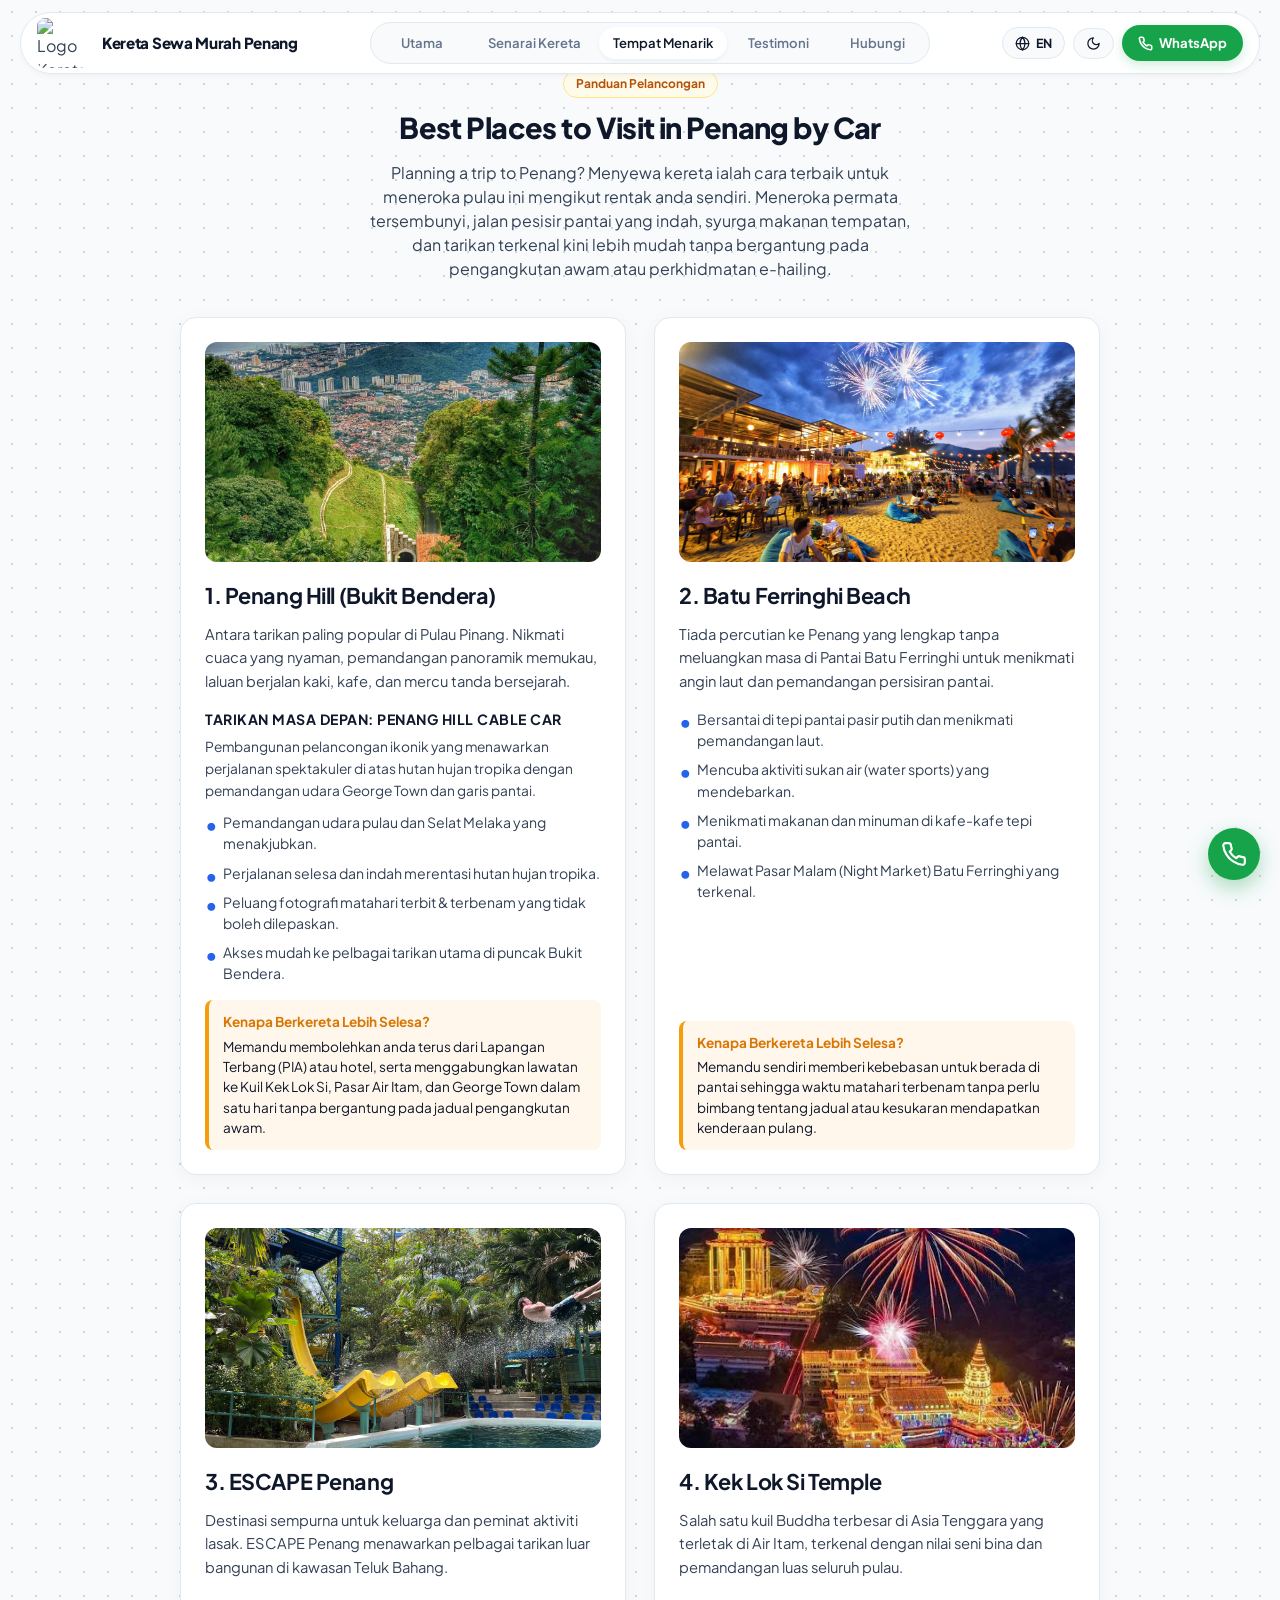
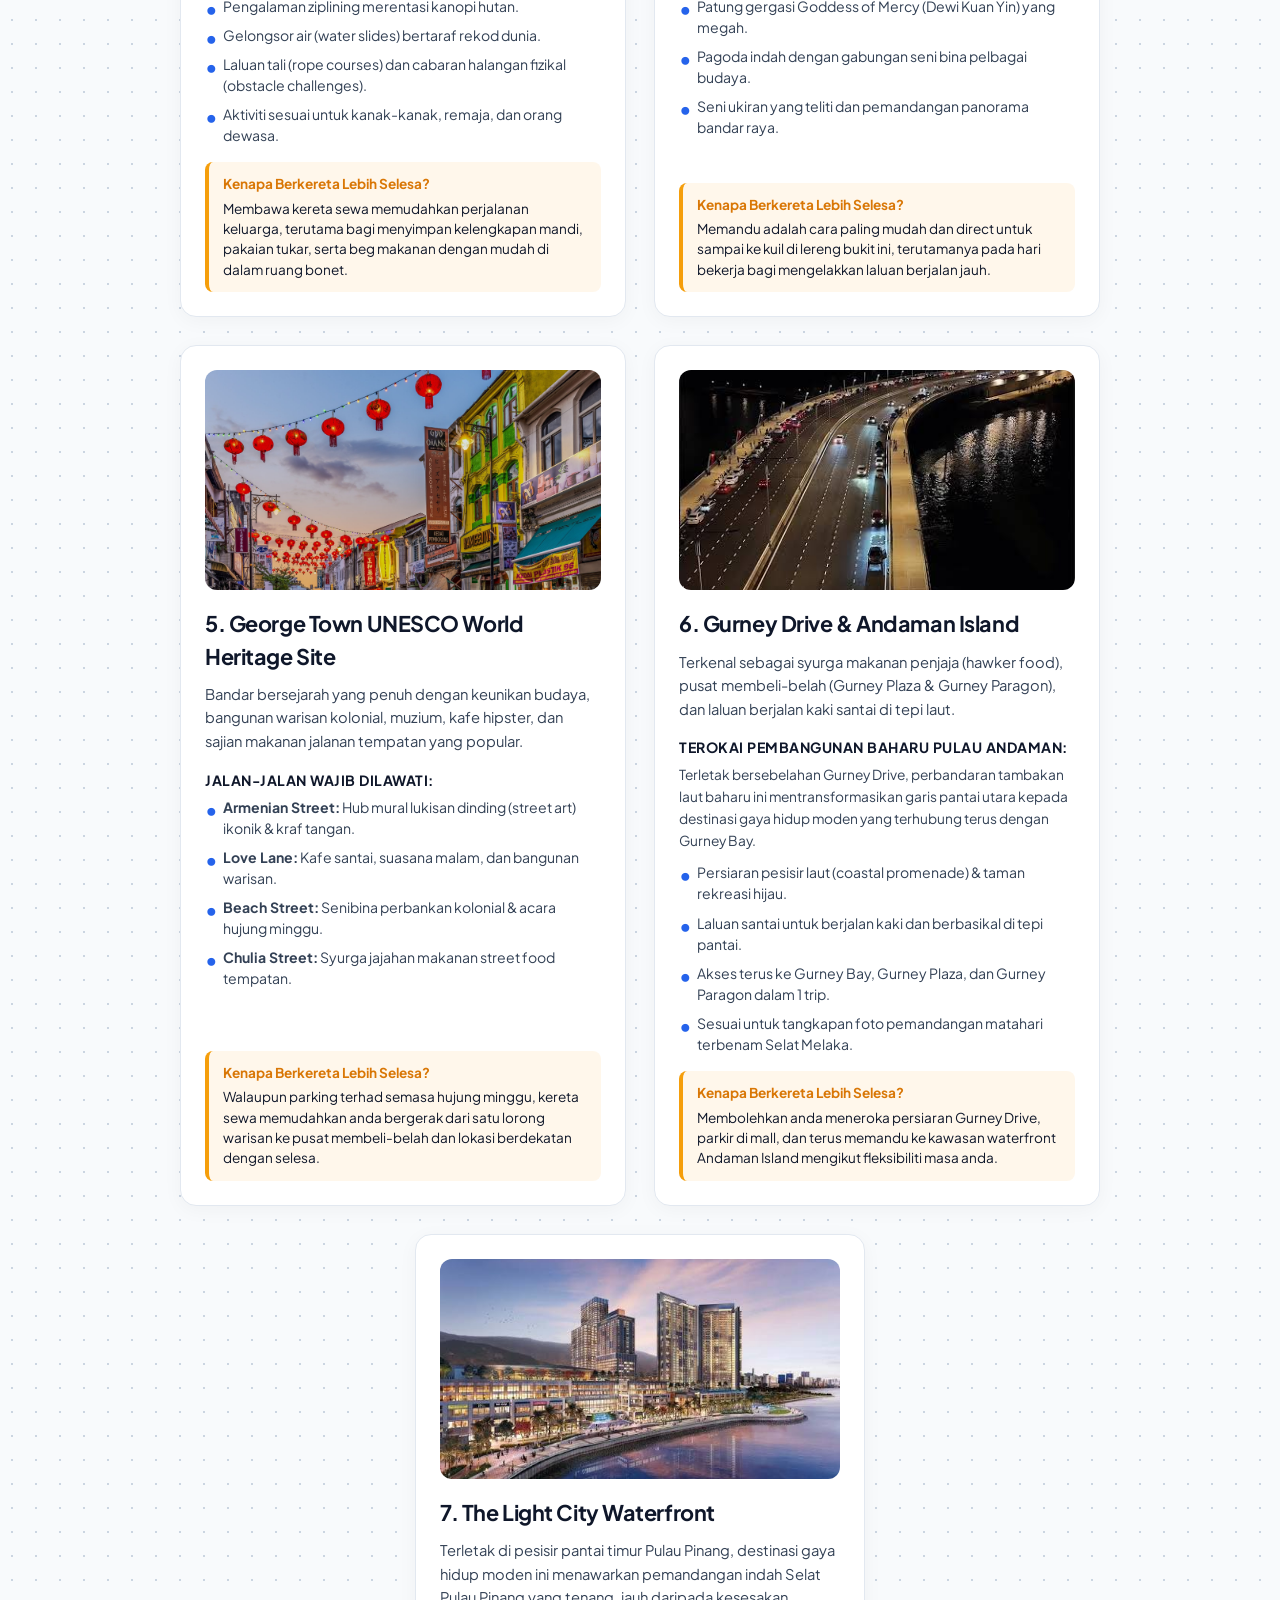
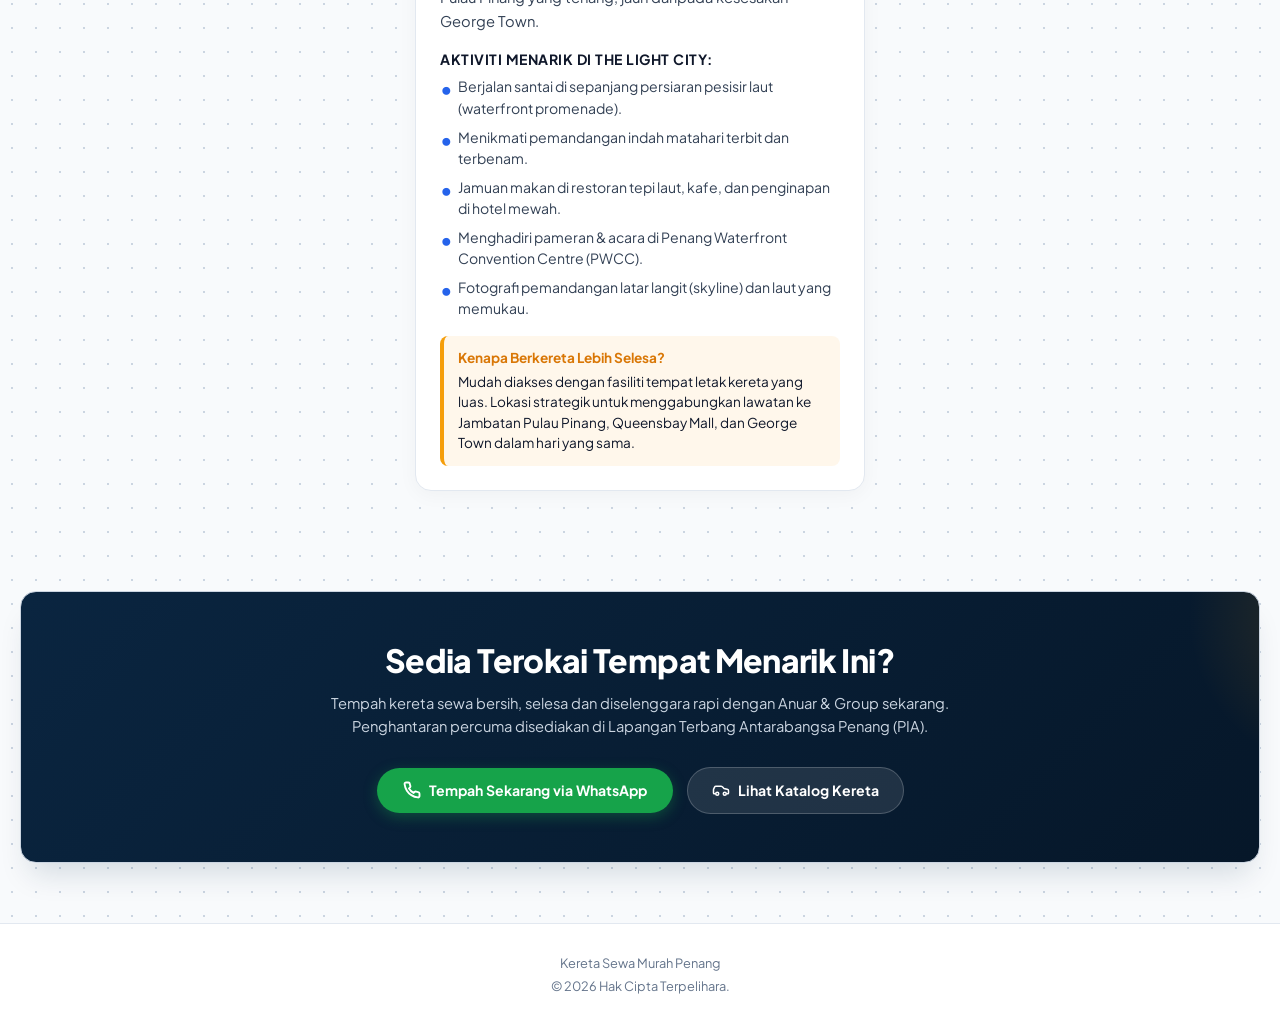
==== commit 427e05e4: "Update places-to-visit.html 1" ====
--- a/places-to-visit.html
+++ b/places-to-visit.html
@@ -3,7 +3,7 @@
 <head>
     <meta charset="UTF-8">
     <meta name="viewport" content="width=device-width, initial-scale=1.0">
-    <title data-i18n="places_meta_title">Tempat Menarik di Penang | Anuar & Group Kereta Sewa</title>
+    <title data-i18n="places_meta_title">Tempat Menarik di Penang | Kereta Sewa Murah Penang</title>
     <meta name="description" content="Terokai tempat menarik terbaik di Penang dengan kereta sewa. Penang Hill, Batu Ferringhi, ESCAPE, Kek Lok Si, George Town, Gurney Drive, Andaman Island & The Light City.">
     <link rel="icon" type="image/png" href="images/logo anuar1.png">
     
@@ -147,9 +147,9 @@
         <div class="container">
             <header class="navbar">
                 <a href="index.html" class="brand-logo">
-                    <img src="images/logo anuar1.png" alt="Logo Anuar & Group Kereta Sewa Penang" class="logo-img">                    
+                    <img src="images/logo anuar1.png" alt="Logo Kereta Sewa Murah Penang" class="logo-img">                    
                     <div class="brand-text">
-                        <h1>Anuar & Group Sdn Bhd</h1>
+                        <h1>Kereta Sewa Murah Penang</h1>
                     </div>
                 </a>
 
@@ -391,7 +391,7 @@
     <!-- FOOTER -->
     <footer>
         <div class="container">
-            <p><strong>Anuar & Group Sdn Bhd</strong> • <span data-i18n="footer_tagline">Kereta Sewa Penang 2026</span></p>
+            <p><span data-i18n="footer_tagline">Kereta Sewa Murah Penang</span></p>
             <p style="margin-top: 4px;" data-i18n="footer_rights">&copy; 2026 Hak Cipta Terpelihara.</p>
         </div>
     </footer>
@@ -403,4 +403,4 @@
 
     <script src="script.js"></script>
 </body>
-</html>+</html>
